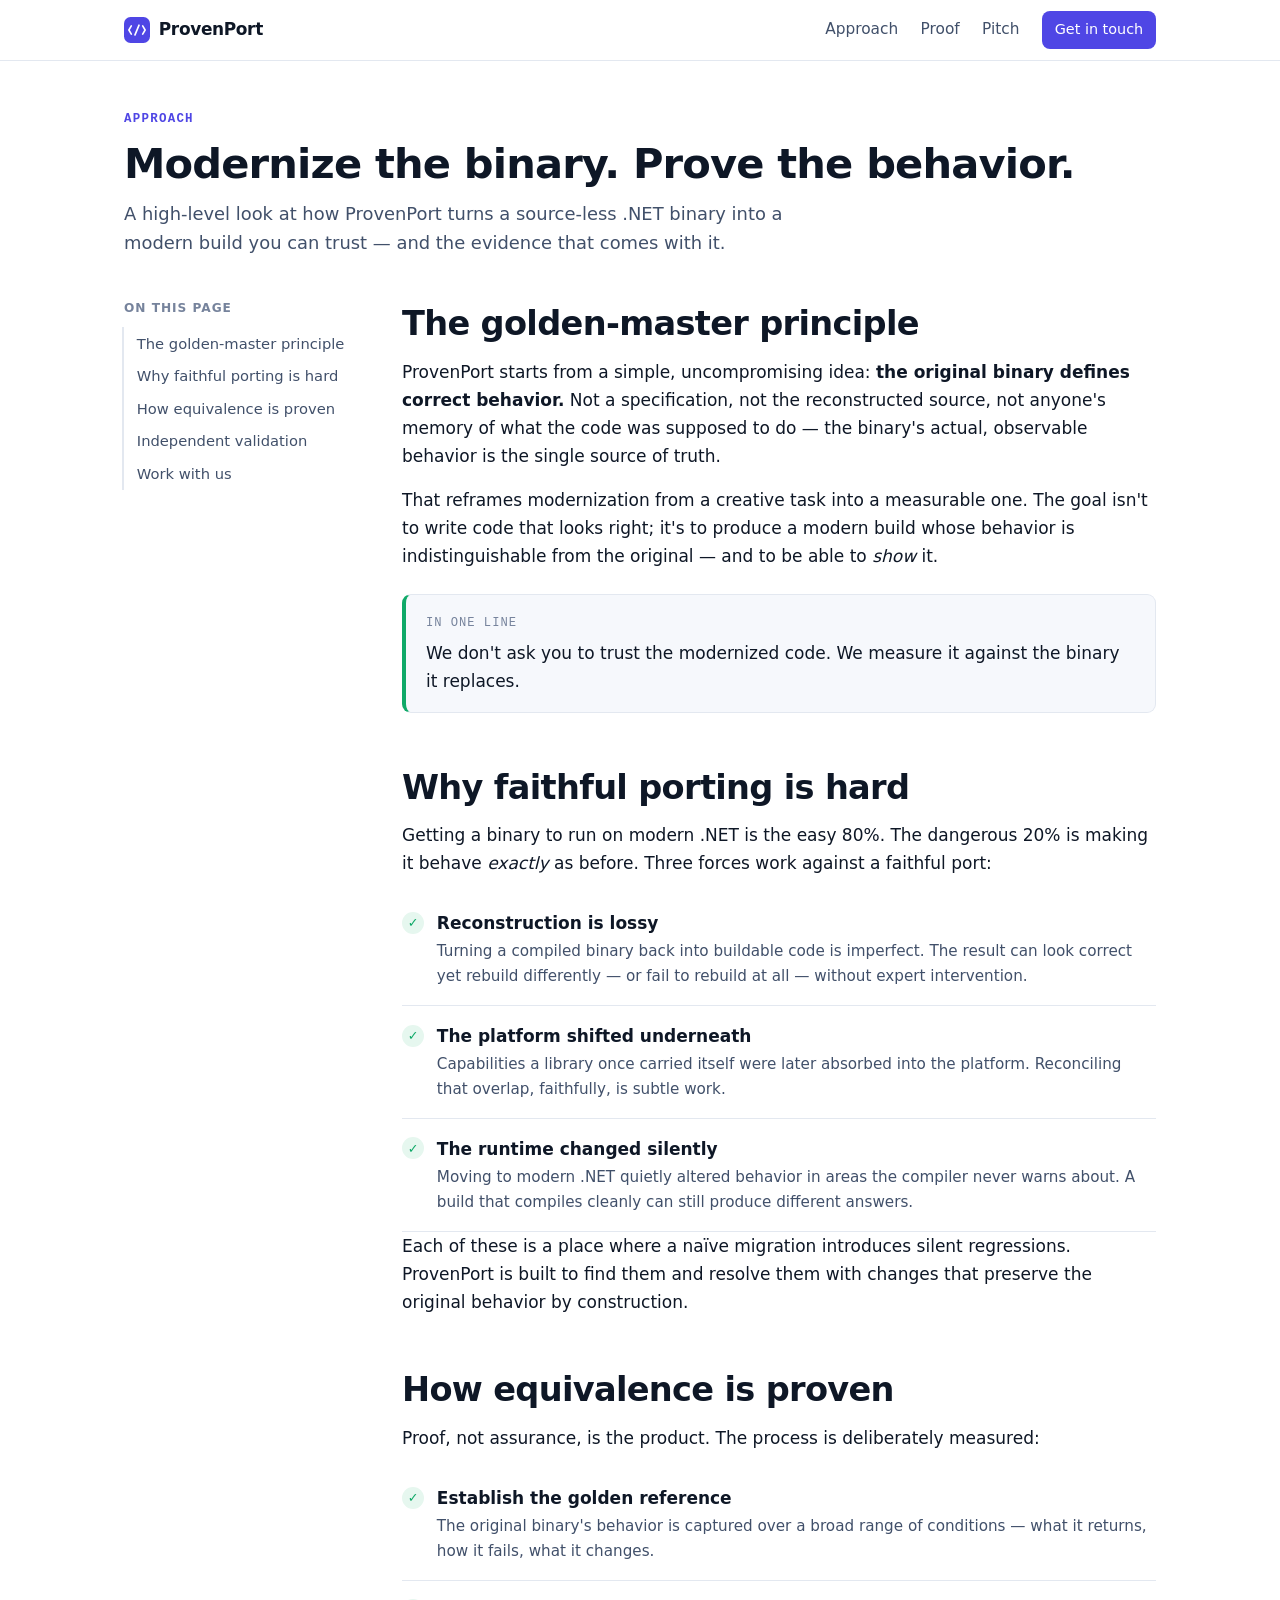
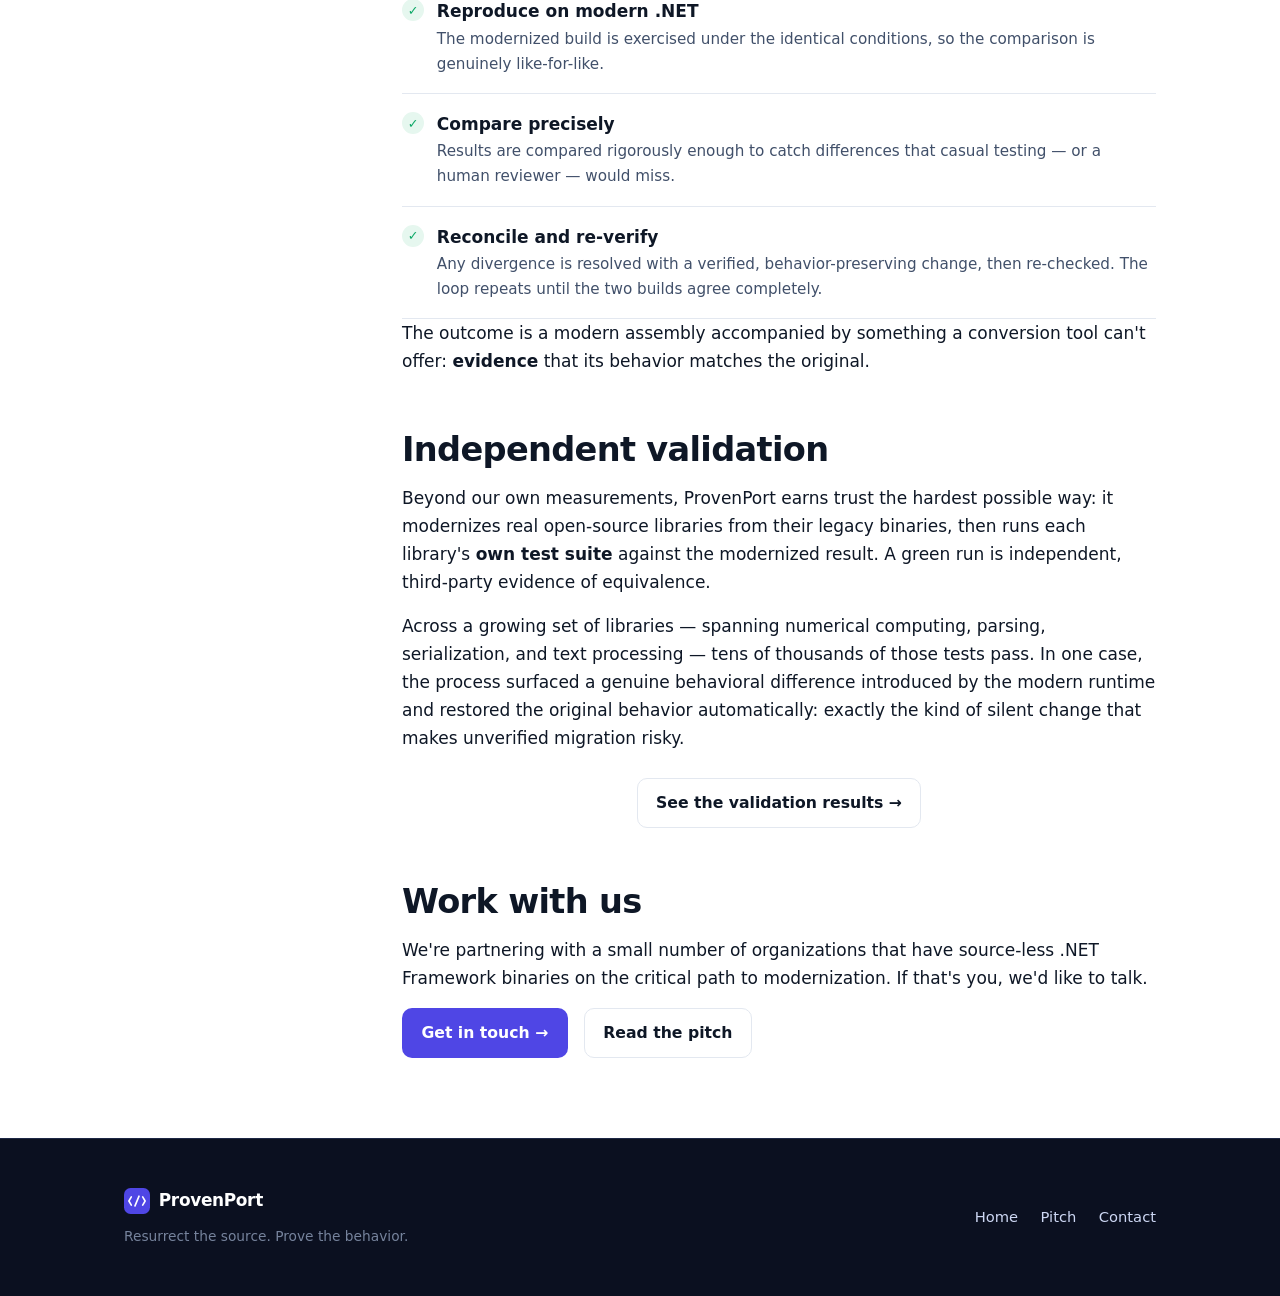
==== approach.html @ c206e3f3 "Initial ProvenPort website Static GitHub Pages site (landing, approach, pitch) served from the repos" ====
<!DOCTYPE html>
<html lang="en">
<head>
<meta charset="utf-8">
<meta name="viewport" content="width=device-width, initial-scale=1">
<title>Approach — ProvenPort</title>
<meta name="description" content="How ProvenPort modernizes source-less .NET binaries and proves the result behaves identically to the original — the golden-master principle, why faithful porting is hard, and how equivalence is proven.">
<link rel="stylesheet" href="assets/style.css">
<link rel="icon" href="data:image/svg+xml,<svg xmlns='http://www.w3.org/2000/svg' viewBox='0 0 32 32'><rect width='32' height='32' rx='8' fill='%234f46e5'/><path d='M9 11l-3 5 3 5M23 11l3 5-3 5M13.5 22l5-12' stroke='white' stroke-width='2' fill='none' stroke-linecap='round' stroke-linejoin='round'/></svg>">
</head>
<body>

<nav class="nav"><div class="wrap nav-in">
  <a class="brand" href="index.html">
    <svg class="mark" viewBox="0 0 32 32" aria-hidden="true"><rect width="32" height="32" rx="8" fill="#4f46e5"/><path d="M9 11l-3 5 3 5M23 11l3 5-3 5M13.5 22l5-12" stroke="white" stroke-width="2" fill="none" stroke-linecap="round" stroke-linejoin="round"/></svg>
    ProvenPort
  </a>
  <div class="nav-links">
    <a href="approach.html" class="hide-sm">Approach</a>
    <a href="index.html#proof" class="hide-sm">Proof</a>
    <a href="pitch.html">Pitch</a>
    <a class="btn-sm" href="mailto:hello@provenport.ai">Get in touch</a>
  </div>
</div></nav>

<div class="wrap" style="padding-top:3rem;padding-bottom:4rem">
  <p class="kicker">Approach</p>
  <h1 style="font-size:clamp(1.9rem,4.5vw,2.6rem);margin:.2rem 0 .6rem">Modernize the binary. Prove the&nbsp;behavior.</h1>
  <p class="section-lede">A high-level look at how ProvenPort turns a source-less .NET binary into a modern build you can trust — and the evidence that comes with it.</p>

  <div class="doc" style="margin-top:2.5rem">
    <aside class="toc">
      <b>On this page</b>
      <a href="#principle">The golden-master principle</a>
      <a href="#hard">Why faithful porting is hard</a>
      <a href="#prove">How equivalence is proven</a>
      <a href="#validation">Independent validation</a>
      <a href="#partner">Work with us</a>
    </aside>

    <div class="doc-body">

      <h2 id="principle">The golden-master principle</h2>
      <p>ProvenPort starts from a simple, uncompromising idea: <strong>the original binary defines correct behavior.</strong> Not a specification, not the reconstructed source, not anyone's memory of what the code was supposed to do — the binary's actual, observable behavior is the single source of truth.</p>
      <p>That reframes modernization from a creative task into a measurable one. The goal isn't to write code that looks right; it's to produce a modern build whose behavior is indistinguishable from the original — and to be able to <em>show</em> it.</p>
      <div class="callout proven">
        <div class="lbl">In one line</div>
        <p class="mb0">We don't ask you to trust the modernized code. We measure it against the binary it replaces.</p>
      </div>

      <h2 id="hard">Why faithful porting is hard</h2>
      <p>Getting a binary to run on modern .NET is the easy 80%. The dangerous 20% is making it behave <em>exactly</em> as before. Three forces work against a faithful port:</p>
      <div class="feat"><div class="tick">✓</div><div><b>Reconstruction is lossy</b><p>Turning a compiled binary back into buildable code is imperfect. The result can look correct yet rebuild differently — or fail to rebuild at all — without expert intervention.</p></div></div>
      <div class="feat"><div class="tick">✓</div><div><b>The platform shifted underneath</b><p>Capabilities a library once carried itself were later absorbed into the platform. Reconciling that overlap, faithfully, is subtle work.</p></div></div>
      <div class="feat"><div class="tick">✓</div><div><b>The runtime changed silently</b><p>Moving to modern .NET quietly altered behavior in areas the compiler never warns about. A build that compiles cleanly can still produce different answers.</p></div></div>
      <p>Each of these is a place where a naïve migration introduces silent regressions. ProvenPort is built to find them and resolve them with changes that preserve the original behavior by construction.</p>

      <h2 id="prove">How equivalence is proven</h2>
      <p>Proof, not assurance, is the product. The process is deliberately measured:</p>
      <div class="feat"><div class="tick">✓</div><div><b>Establish the golden reference</b><p>The original binary's behavior is captured over a broad range of conditions — what it returns, how it fails, what it changes.</p></div></div>
      <div class="feat"><div class="tick">✓</div><div><b>Reproduce on modern .NET</b><p>The modernized build is exercised under the identical conditions, so the comparison is genuinely like-for-like.</p></div></div>
      <div class="feat"><div class="tick">✓</div><div><b>Compare precisely</b><p>Results are compared rigorously enough to catch differences that casual testing — or a human reviewer — would miss.</p></div></div>
      <div class="feat"><div class="tick">✓</div><div><b>Reconcile and re-verify</b><p>Any divergence is resolved with a verified, behavior-preserving change, then re-checked. The loop repeats until the two builds agree completely.</p></div></div>
      <p>The outcome is a modern assembly accompanied by something a conversion tool can't offer: <strong>evidence</strong> that its behavior matches the original.</p>

      <h2 id="validation">Independent validation</h2>
      <p>Beyond our own measurements, ProvenPort earns trust the hardest possible way: it modernizes real open-source libraries from their legacy binaries, then runs each library's <strong>own test suite</strong> against the modernized result. A green run is independent, third-party evidence of equivalence.</p>
      <p>Across a growing set of libraries — spanning numerical computing, parsing, serialization, and text processing — tens of thousands of those tests pass. In one case, the process surfaced a genuine behavioral difference introduced by the modern runtime and restored the original behavior automatically: exactly the kind of silent change that makes unverified migration risky.</p>
      <p class="center" style="margin-top:1.6rem"><a class="btn secondary" href="index.html#proof">See the validation results →</a></p>

      <h2 id="partner">Work with us</h2>
      <p>We're partnering with a small number of organizations that have source-less .NET Framework binaries on the critical path to modernization. If that's you, we'd like to talk.</p>
      <p><a class="btn" href="mailto:hello@provenport.ai">Get in touch →</a> &nbsp; <a class="btn secondary" href="pitch.html">Read the pitch</a></p>

    </div>
  </div>
</div>

<footer><div class="wrap foot-in">
  <div>
    <a class="brand" href="index.html"><svg class="mark" viewBox="0 0 32 32" aria-hidden="true"><rect width="32" height="32" rx="8" fill="#4f46e5"/><path d="M9 11l-3 5 3 5M23 11l3 5-3 5M13.5 22l5-12" stroke="white" stroke-width="2" fill="none" stroke-linecap="round" stroke-linejoin="round"/></svg>ProvenPort</a>
    <p class="muted" style="margin:.6rem 0 0;font-size:.86rem">Resurrect the source. Prove the behavior.</p>
  </div>
  <div style="display:flex;gap:1.4rem">
    <a href="index.html">Home</a>
    <a href="pitch.html">Pitch</a>
    <a href="mailto:hello@provenport.ai">Contact</a>
  </div>
</div></footer>

</body>
</html>
---- assets/style.css ----
/* ProvenPort — static site design system. No external dependencies. */
:root {
  --ink: #0e1726;
  --ink-soft: #41506a;
  --ink-faint: #76839c;
  --line: #e3e8f0;
  --bg: #ffffff;
  --bg-tint: #f6f8fc;
  --bg-deep: #0b1020;
  --bg-deep-2: #131a33;
  --brand: #4f46e5;
  --brand-2: #7c6cf6;
  --proven: #0fa968;
  --proven-soft: #e6f7ef;
  --warn: #b9701b;
  --radius: 14px;
  --radius-sm: 9px;
  --maxw: 1080px;
  --mono: ui-monospace, "SFMono-Regular", "SF Mono", Menlo, Consolas, "Liberation Mono", monospace;
  --sans: system-ui, -apple-system, "Segoe UI", Roboto, Helvetica, Arial, sans-serif;
  --shadow: 0 1px 2px rgba(14,23,38,.06), 0 8px 24px rgba(14,23,38,.06);
}

* { box-sizing: border-box; }
html { scroll-behavior: smooth; -webkit-text-size-adjust: 100%; }
body {
  margin: 0; background: var(--bg); color: var(--ink);
  font-family: var(--sans); font-size: 17px; line-height: 1.65;
  -webkit-font-smoothing: antialiased; text-rendering: optimizeLegibility;
}
a { color: var(--brand); text-decoration: none; }
a:hover { text-decoration: underline; }
h1, h2, h3, h4 { line-height: 1.2; letter-spacing: -.02em; color: var(--ink); }
h2 { font-size: clamp(1.5rem, 3.2vw, 2.1rem); margin: 0 0 .4em; }
h3 { font-size: 1.22rem; margin: 2rem 0 .5em; }
p { margin: 0 0 1rem; }
code { font-family: var(--mono); font-size: .9em; background: var(--bg-tint); padding: .12em .4em; border-radius: 6px; border: 1px solid var(--line); }
pre { font-family: var(--mono); background: var(--bg-deep); color: #dce3f7; padding: 1.1rem 1.25rem; border-radius: var(--radius-sm); overflow-x: auto; font-size: .86rem; line-height: 1.6; }
pre code { background: none; border: none; padding: 0; color: inherit; }
hr { border: none; border-top: 1px solid var(--line); margin: 3rem 0; }
.wrap { max-width: var(--maxw); margin: 0 auto; padding: 0 24px; }
.narrow { max-width: 820px; }

/* Nav */
.nav {
  position: sticky; top: 0; z-index: 50; background: rgba(255,255,255,.86);
  backdrop-filter: saturate(180%) blur(10px); border-bottom: 1px solid var(--line);
}
.nav-in { display: flex; align-items: center; gap: 1.5rem; height: 60px; }
.brand { display: flex; align-items: center; gap: .55rem; font-weight: 700; letter-spacing: -.02em; color: var(--ink); font-size: 1.06rem; }
.brand:hover { text-decoration: none; }
.brand .mark { width: 26px; height: 26px; flex: none; }
.nav-links { margin-left: auto; display: flex; gap: 1.4rem; align-items: center; font-size: .96rem; }
.nav-links a { color: var(--ink-soft); font-weight: 500; }
.nav-links a:hover { color: var(--ink); text-decoration: none; }
.nav-links .btn-sm { color: #fff; }
@media (max-width: 720px) { .nav-links a.hide-sm { display: none; } }

/* Buttons */
.btn { display: inline-flex; align-items: center; gap: .5rem; background: var(--brand); color: #fff; font-weight: 600; font-size: .98rem; padding: .7rem 1.15rem; border-radius: 10px; border: 1px solid transparent; transition: transform .08s ease, box-shadow .2s; }
.btn:hover { text-decoration: none; transform: translateY(-1px); box-shadow: 0 6px 18px rgba(79,70,229,.32); }
.btn.secondary { background: transparent; color: var(--ink); border-color: var(--line); }
.btn.secondary:hover { box-shadow: var(--shadow); }
.btn-sm { padding: .42rem .8rem; font-size: .9rem; border-radius: 8px; background: var(--brand); color: #fff; font-weight: 600; }
.btn-ghost { background: rgba(255,255,255,.1); border: 1px solid rgba(255,255,255,.22); color: #fff; }
.btn-ghost:hover { background: rgba(255,255,255,.18); }

/* Hero */
.hero { background: radial-gradient(1200px 500px at 78% -10%, #243056 0%, transparent 60%), linear-gradient(180deg, var(--bg-deep) 0%, var(--bg-deep-2) 100%); color: #e8edfb; padding: 5.5rem 0 5rem; border-bottom: 1px solid #1d2745; }
.hero h1 { color: #fff; font-size: clamp(2.2rem, 5.4vw, 3.55rem); margin: 0 0 1rem; }
.hero .lede { font-size: clamp(1.05rem, 2.3vw, 1.32rem); color: #b9c4e4; max-width: 680px; margin: 0 0 1.8rem; }
.hero .cta { display: flex; gap: .8rem; flex-wrap: wrap; }
.eyebrow { display: inline-block; font-family: var(--mono); font-size: .8rem; letter-spacing: .08em; text-transform: uppercase; color: #8ea0d6; border: 1px solid #2b386180; background: #18203c80; padding: .3rem .7rem; border-radius: 100px; margin-bottom: 1.2rem; }
.hero .tag { color: var(--brand-2); }

/* Sections */
section { padding: 4.5rem 0; }
section.tint { background: var(--bg-tint); border-top: 1px solid var(--line); border-bottom: 1px solid var(--line); }
.kicker { font-family: var(--mono); font-size: .78rem; letter-spacing: .1em; text-transform: uppercase; color: var(--brand); margin: 0 0 .6rem; font-weight: 600; }
.section-lede { font-size: 1.12rem; color: var(--ink-soft); max-width: 720px; }

/* Cards / grids */
.grid { display: grid; gap: 1.1rem; }
.grid.cols-2 { grid-template-columns: repeat(2, 1fr); }
.grid.cols-3 { grid-template-columns: repeat(3, 1fr); }
.grid.cols-4 { grid-template-columns: repeat(4, 1fr); }
@media (max-width: 860px) { .grid.cols-3, .grid.cols-4 { grid-template-columns: repeat(2, 1fr); } }
@media (max-width: 600px) { .grid.cols-2, .grid.cols-3, .grid.cols-4 { grid-template-columns: 1fr; } }
.card { background: var(--bg); border: 1px solid var(--line); border-radius: var(--radius); padding: 1.4rem 1.4rem 1.5rem; box-shadow: var(--shadow); }
.card h3 { margin: .1rem 0 .5rem; font-size: 1.08rem; }
.card p { color: var(--ink-soft); font-size: .96rem; margin: 0; }
.card .ic { width: 34px; height: 34px; border-radius: 9px; display: grid; place-items: center; background: linear-gradient(180deg, #eef0fe, #e6e9fd); color: var(--brand); margin-bottom: .85rem; }

/* Stat figures */
.stats { display: grid; grid-template-columns: repeat(4, 1fr); gap: 1rem; }
@media (max-width: 720px) { .stats { grid-template-columns: repeat(2, 1fr); } }
.stat { text-align: center; padding: 1.3rem .6rem; border: 1px solid var(--line); border-radius: var(--radius); background: var(--bg); }
.stat .n { font-size: clamp(1.7rem, 4vw, 2.3rem); font-weight: 800; letter-spacing: -.03em; color: var(--ink); }
.stat .n .u { color: var(--brand); }
.stat .l { font-size: .82rem; color: var(--ink-faint); text-transform: uppercase; letter-spacing: .05em; margin-top: .2rem; }

/* Tables */
.table-wrap { overflow-x: auto; border: 1px solid var(--line); border-radius: var(--radius); box-shadow: var(--shadow); }
table { border-collapse: collapse; width: 100%; font-size: .94rem; background: var(--bg); }
th, td { text-align: left; padding: .7rem .95rem; border-bottom: 1px solid var(--line); }
th { background: var(--bg-tint); font-size: .8rem; text-transform: uppercase; letter-spacing: .04em; color: var(--ink-faint); font-weight: 600; }
tbody tr:last-child td { border-bottom: none; }
td.num { font-family: var(--mono); white-space: nowrap; }

/* Badges */
.badge { display: inline-block; font-size: .74rem; font-weight: 600; padding: .16rem .55rem; border-radius: 100px; letter-spacing: .02em; }
.badge.ok { background: var(--proven-soft); color: var(--proven); }
.badge.mid { background: #fff3e3; color: var(--warn); }
.badge.mit { background: #eef0fe; color: var(--brand); }

/* Pipeline steps */
.pipe { display: grid; grid-template-columns: repeat(4, 1fr); gap: .7rem; counter-reset: step; }
@media (max-width: 860px) { .pipe { grid-template-columns: repeat(2, 1fr); } }
@media (max-width: 460px) { .pipe { grid-template-columns: 1fr; } }
.pipe .step { position: relative; border: 1px solid var(--line); border-radius: var(--radius-sm); padding: 1rem 1rem 1.1rem; background: var(--bg); }
.pipe .step b { display: block; font-size: .98rem; margin-bottom: .2rem; }
.pipe .step span { font-size: .87rem; color: var(--ink-soft); }
.pipe .step::before { counter-increment: step; content: counter(step); position: absolute; top: -11px; left: 14px; width: 22px; height: 22px; background: var(--brand); color: #fff; border-radius: 50%; font-size: .76rem; font-weight: 700; display: grid; place-items: center; }

/* Feature list */
.feat { display: flex; gap: .8rem; padding: 1rem 0; border-bottom: 1px solid var(--line); }
.feat:last-child { border-bottom: none; }
.feat .tick { flex: none; width: 22px; height: 22px; border-radius: 50%; background: var(--proven-soft); color: var(--proven); display: grid; place-items: center; font-size: .8rem; margin-top: .15rem; }
.feat b { display: block; }
.feat p { margin: .1rem 0 0; color: var(--ink-soft); font-size: .95rem; }
.feat code { font-size: .82em; }

/* Callout */
.callout { border: 1px solid var(--line); border-left: 4px solid var(--brand); background: var(--bg-tint); border-radius: var(--radius-sm); padding: 1.1rem 1.25rem; margin: 1.5rem 0; }
.callout.proven { border-left-color: var(--proven); }
.callout .lbl { font-family: var(--mono); font-size: .76rem; letter-spacing: .08em; text-transform: uppercase; color: var(--ink-faint); margin-bottom: .35rem; }

/* Docs layout */
.doc { display: grid; grid-template-columns: 230px 1fr; gap: 3rem; align-items: start; }
@media (max-width: 900px) { .doc { grid-template-columns: 1fr; } .toc { display: none; } }
.toc { position: sticky; top: 76px; font-size: .92rem; }
.toc b { display: block; font-size: .76rem; text-transform: uppercase; letter-spacing: .08em; color: var(--ink-faint); margin: 0 0 .6rem; }
.toc a { display: block; color: var(--ink-soft); padding: .26rem 0; border-left: 2px solid var(--line); padding-left: .8rem; margin-left: -2px; }
.toc a:hover { color: var(--brand); border-left-color: var(--brand); text-decoration: none; }
.doc-body { min-width: 0; }
.doc-body h2 { margin-top: 3rem; padding-top: .4rem; scroll-margin-top: 76px; }
.doc-body h2:first-child { margin-top: 0; }
.doc-body ul, .doc-body ol { padding-left: 1.2rem; }
.doc-body li { margin: .35rem 0; }

/* Pitch */
.pitch-grid { display: grid; grid-template-columns: 1fr 1fr; gap: 1.1rem; }
@media (max-width: 760px) { .pitch-grid { grid-template-columns: 1fr; } }
.big-quote { font-size: clamp(1.3rem, 3.2vw, 1.8rem); font-weight: 600; letter-spacing: -.02em; line-height: 1.35; }

/* Footer */
footer { background: var(--bg-deep); color: #aab6d6; padding: 3rem 0; font-size: .92rem; border-top: 1px solid #1d2745; }
footer a { color: #cdd7f3; }
footer .foot-in { display: flex; flex-wrap: wrap; gap: 1.5rem; align-items: center; justify-content: space-between; }
footer .brand { color: #fff; }
.muted { color: var(--ink-faint); }
.mono { font-family: var(--mono); }
.center { text-align: center; }
.mt0 { margin-top: 0; } .mb0 { margin-bottom: 0; }
.lead-row { display: flex; gap: 1rem; flex-wrap: wrap; align-items: baseline; justify-content: space-between; }
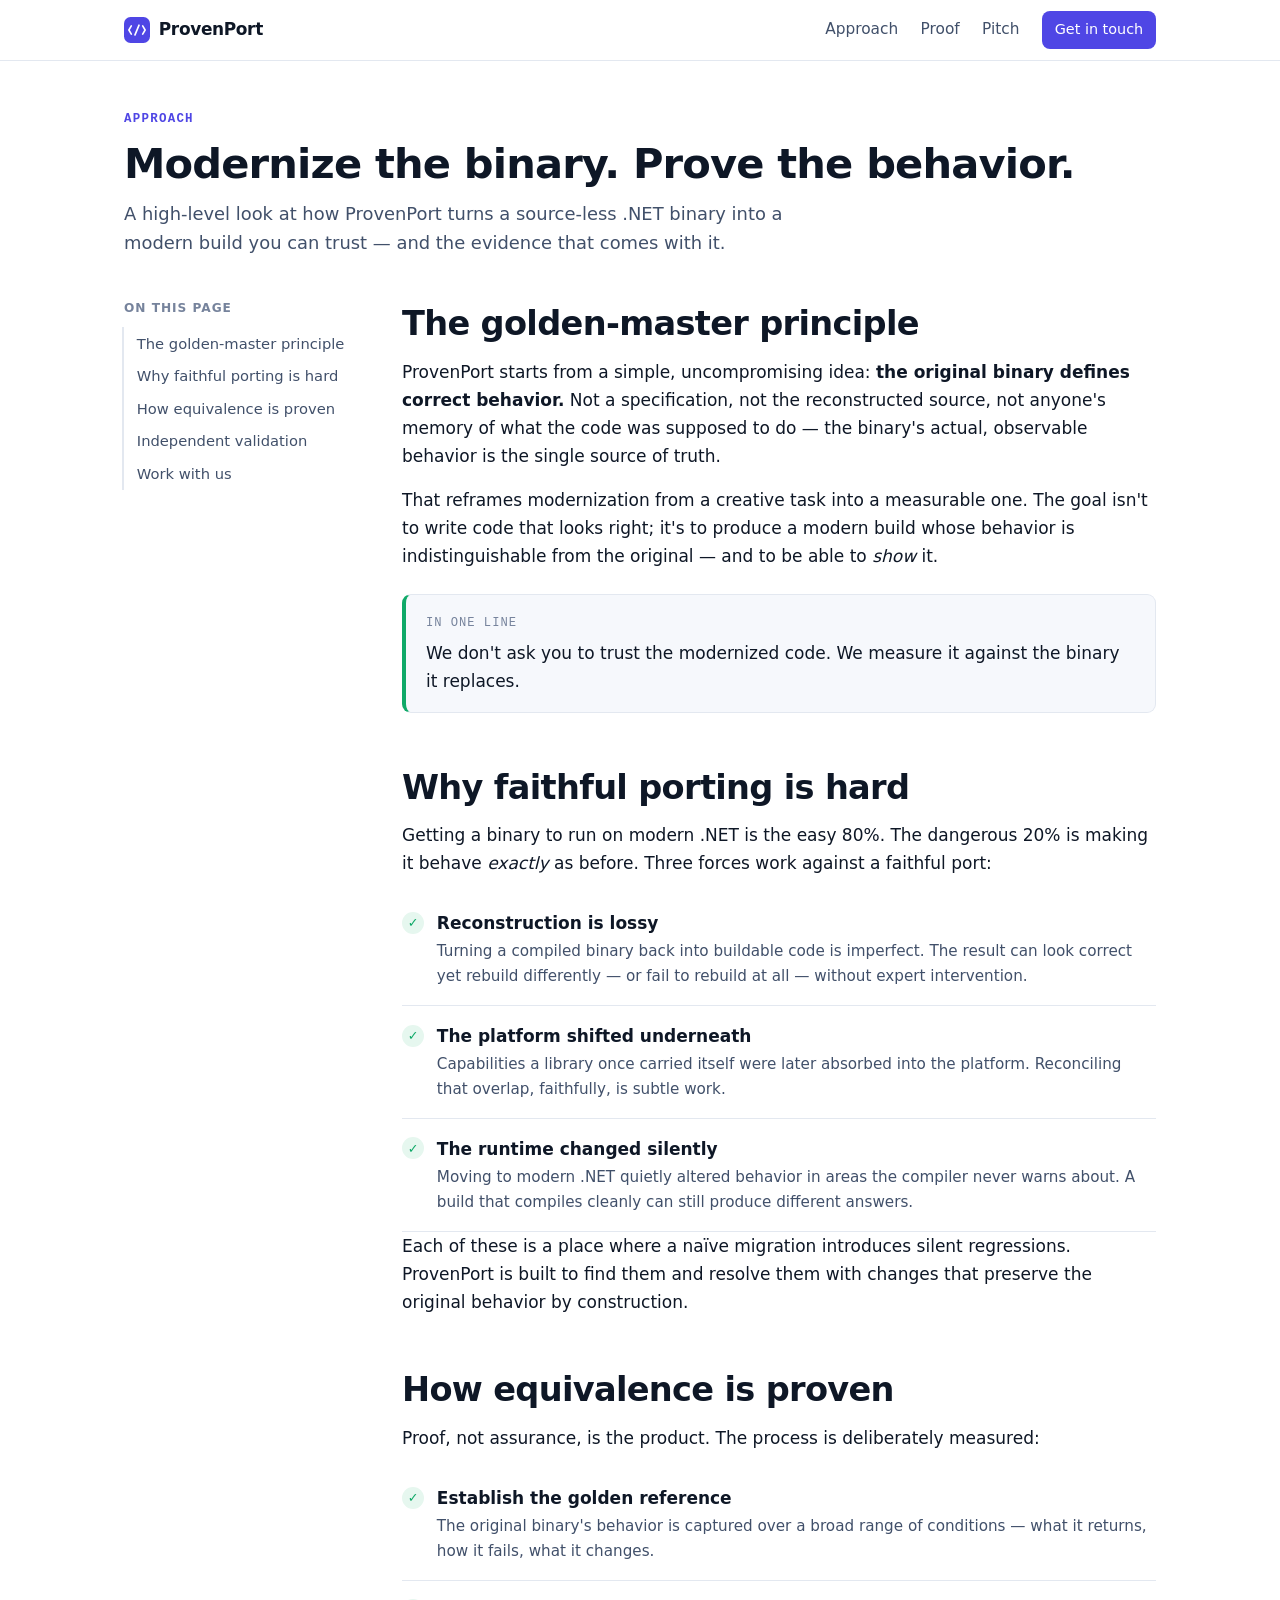
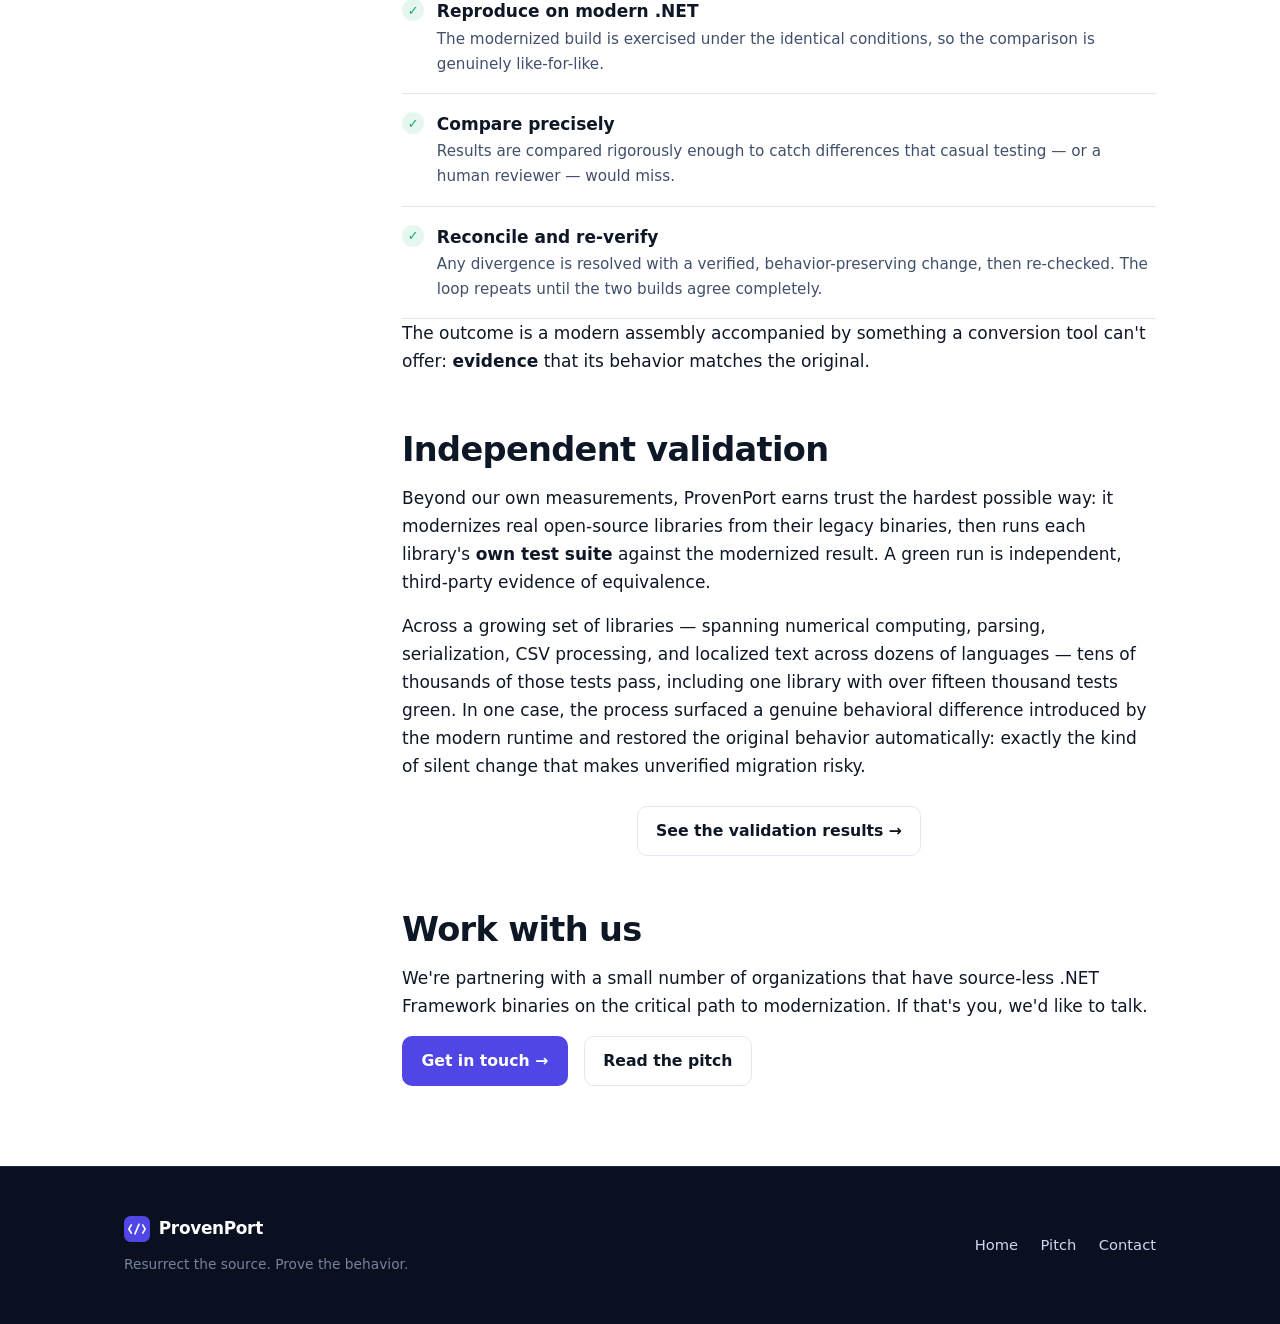
==== commit ab374a9c: "Update validation proof: 6 libraries, Humanizer 15,023/15,023, CsvHelper added Refresh the proof/tra" ====
--- a/approach.html
+++ b/approach.html
@@ -65,7 +65,7 @@
 
       <h2 id="validation">Independent validation</h2>
       <p>Beyond our own measurements, ProvenPort earns trust the hardest possible way: it modernizes real open-source libraries from their legacy binaries, then runs each library's <strong>own test suite</strong> against the modernized result. A green run is independent, third-party evidence of equivalence.</p>
-      <p>Across a growing set of libraries — spanning numerical computing, parsing, serialization, and text processing — tens of thousands of those tests pass. In one case, the process surfaced a genuine behavioral difference introduced by the modern runtime and restored the original behavior automatically: exactly the kind of silent change that makes unverified migration risky.</p>
+      <p>Across a growing set of libraries — spanning numerical computing, parsing, serialization, CSV processing, and localized text across dozens of languages — tens of thousands of those tests pass, including one library with over fifteen thousand tests green. In one case, the process surfaced a genuine behavioral difference introduced by the modern runtime and restored the original behavior automatically: exactly the kind of silent change that makes unverified migration risky.</p>
       <p class="center" style="margin-top:1.6rem"><a class="btn secondary" href="index.html#proof">See the validation results →</a></p>
 
       <h2 id="partner">Work with us</h2>
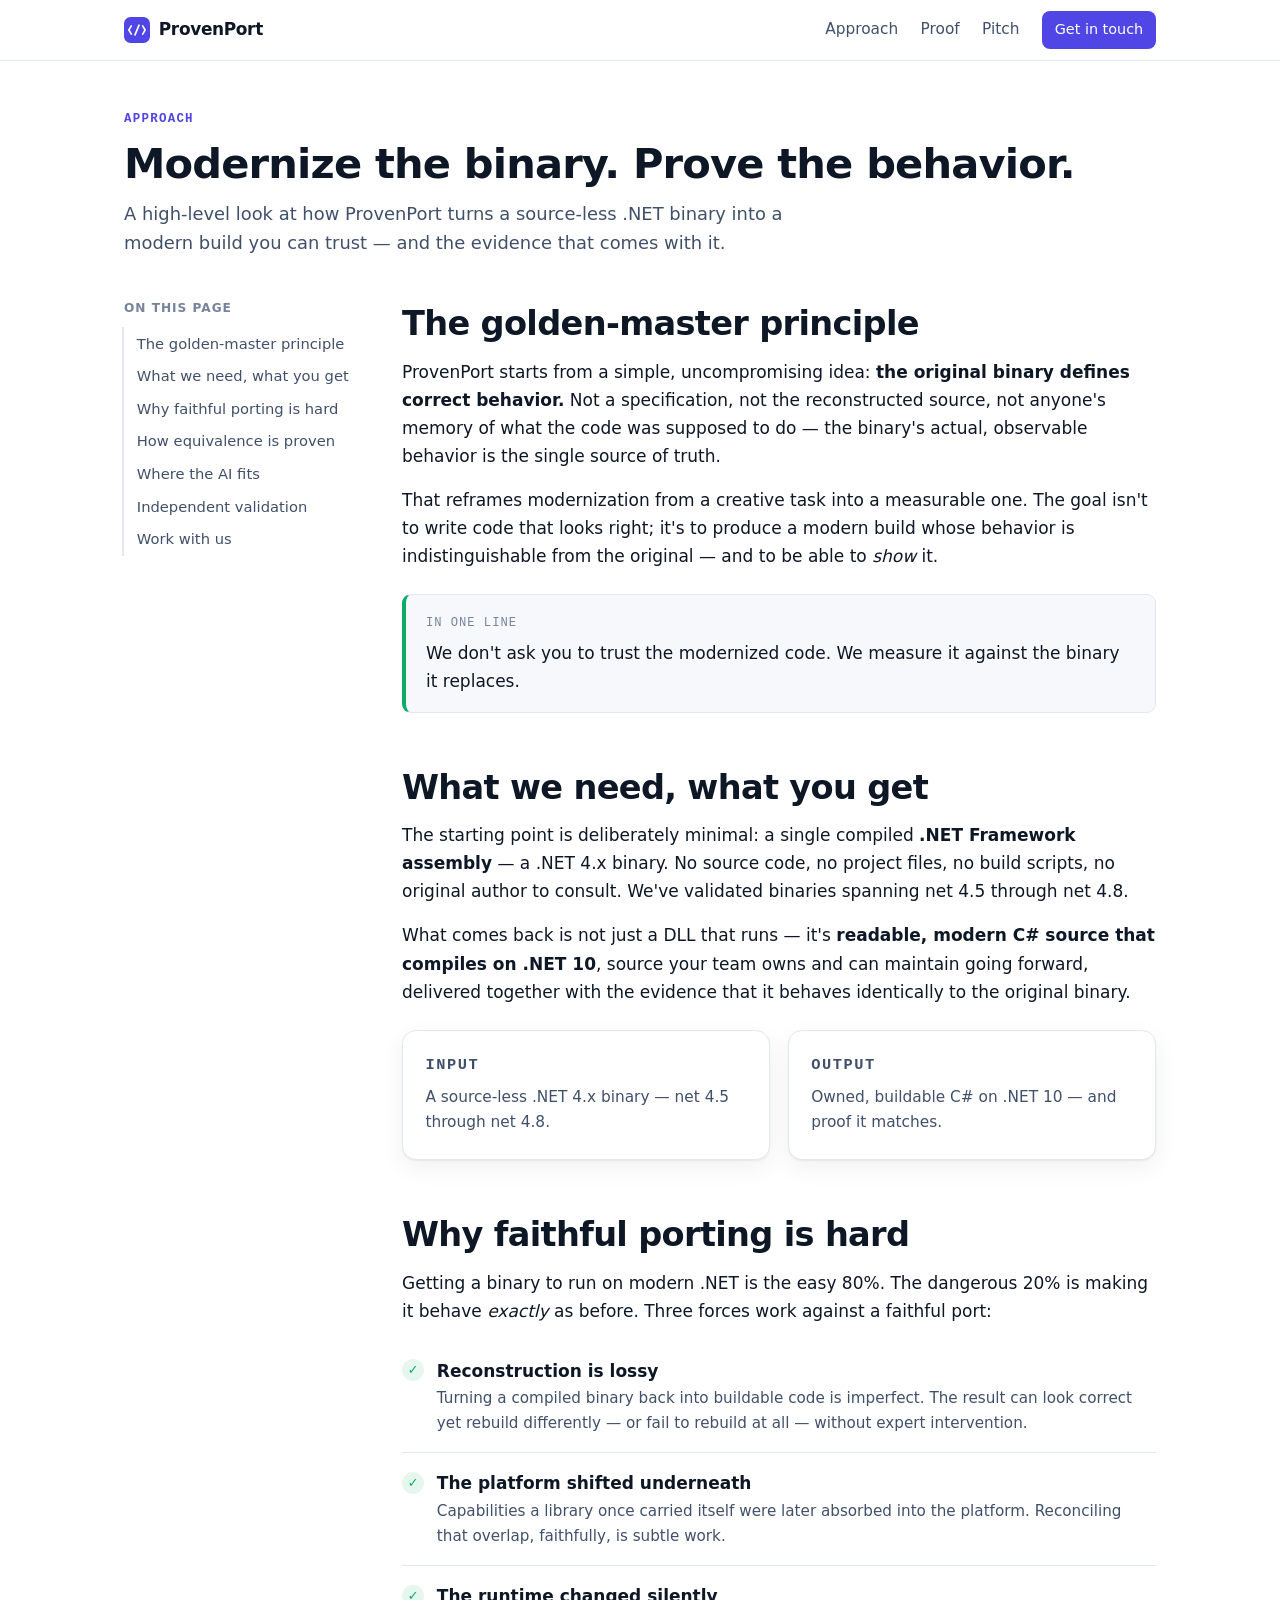
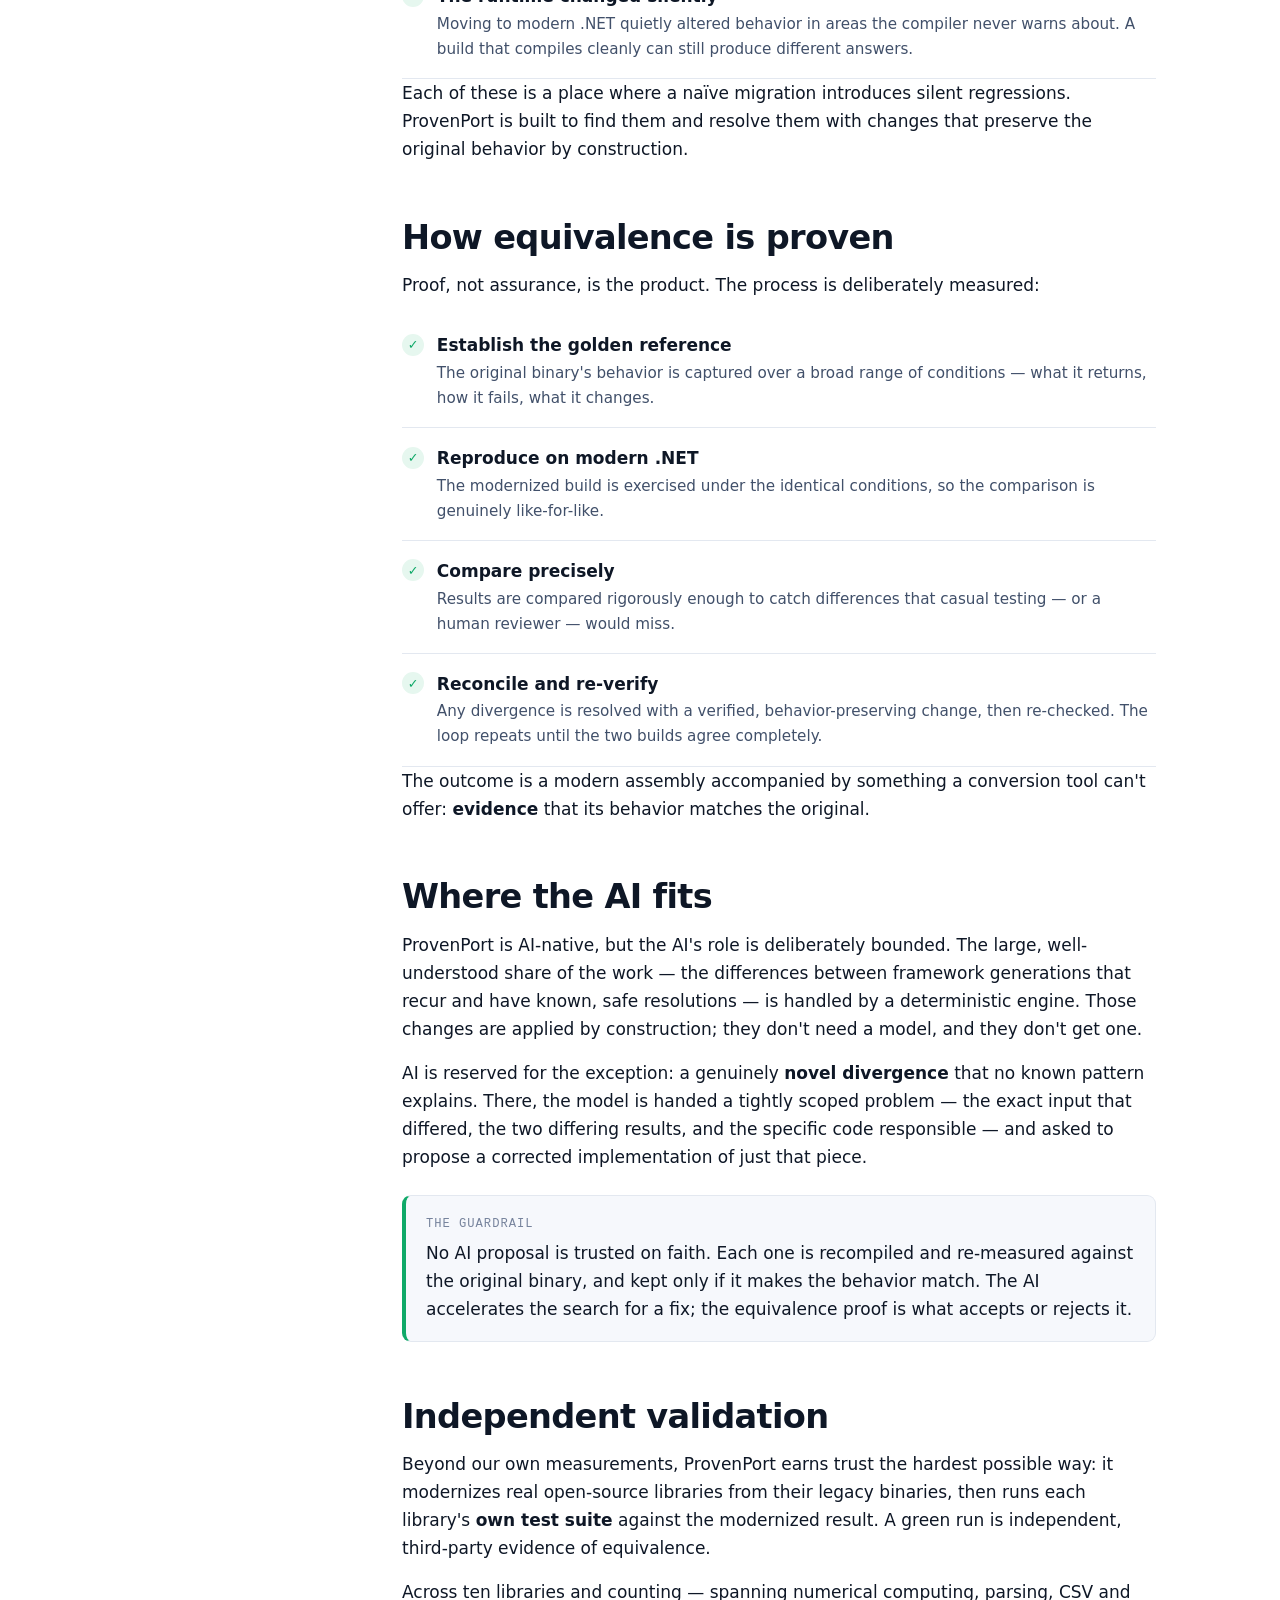
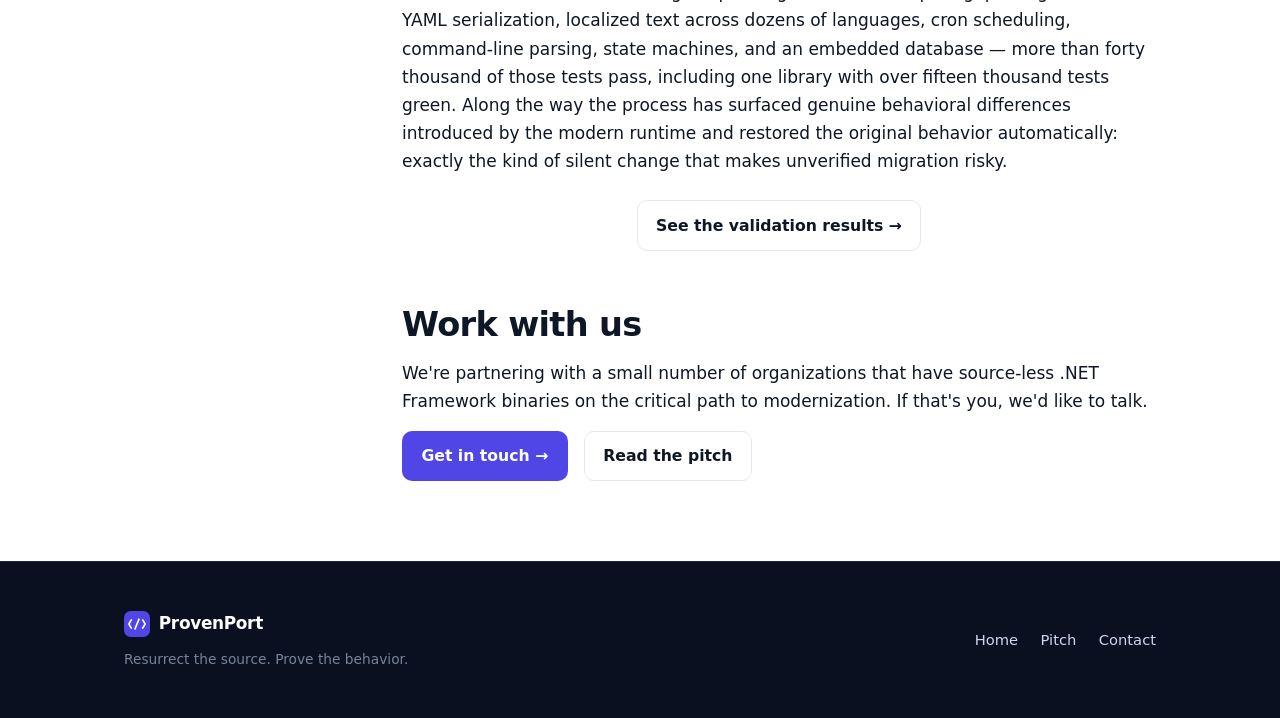
==== commit 25e6a059: "Docs: explain input vs output, the AI's role, framework column, more 'why it's hard' examples - New " ====
--- a/approach.html
+++ b/approach.html
@@ -32,8 +32,10 @@
     <aside class="toc">
       <b>On this page</b>
       <a href="#principle">The golden-master principle</a>
+      <a href="#io">What we need, what you get</a>
       <a href="#hard">Why faithful porting is hard</a>
       <a href="#prove">How equivalence is proven</a>
+      <a href="#ai">Where the AI fits</a>
       <a href="#validation">Independent validation</a>
       <a href="#partner">Work with us</a>
     </aside>
@@ -46,6 +48,14 @@
       <div class="callout proven">
         <div class="lbl">In one line</div>
         <p class="mb0">We don't ask you to trust the modernized code. We measure it against the binary it replaces.</p>
+      </div>
+
+      <h2 id="io">What we need, what you get</h2>
+      <p>The starting point is deliberately minimal: a single compiled <strong>.NET Framework assembly</strong> — a .NET&nbsp;4.x binary. No source code, no project files, no build scripts, no original author to consult. We've validated binaries spanning net&nbsp;4.5 through net&nbsp;4.8.</p>
+      <p>What comes back is not just a DLL that runs — it's <strong>readable, modern C# source that compiles on .NET&nbsp;10</strong>, source your team owns and can maintain going forward, delivered together with the evidence that it behaves identically to the original binary.</p>
+      <div class="grid cols-2" style="margin:1.5rem 0">
+        <div class="card"><p class="kicker" style="margin:0 0 .4rem">Input</p><p class="mb0">A source-less .NET&nbsp;4.x binary — net&nbsp;4.5 through net&nbsp;4.8.</p></div>
+        <div class="card"><p class="kicker" style="margin:0 0 .4rem">Output</p><p class="mb0">Owned, buildable C# on .NET&nbsp;10 — and proof it matches.</p></div>
       </div>
 
       <h2 id="hard">Why faithful porting is hard</h2>
@@ -63,9 +73,17 @@
       <div class="feat"><div class="tick">✓</div><div><b>Reconcile and re-verify</b><p>Any divergence is resolved with a verified, behavior-preserving change, then re-checked. The loop repeats until the two builds agree completely.</p></div></div>
       <p>The outcome is a modern assembly accompanied by something a conversion tool can't offer: <strong>evidence</strong> that its behavior matches the original.</p>
 
+      <h2 id="ai">Where the AI fits</h2>
+      <p>ProvenPort is AI-native, but the AI's role is deliberately bounded. The large, well-understood share of the work — the differences between framework generations that recur and have known, safe resolutions — is handled by a deterministic engine. Those changes are applied by construction; they don't need a model, and they don't get one.</p>
+      <p>AI is reserved for the exception: a genuinely <strong>novel divergence</strong> that no known pattern explains. There, the model is handed a tightly scoped problem — the exact input that differed, the two differing results, and the specific code responsible — and asked to propose a corrected implementation of just that piece.</p>
+      <div class="callout proven">
+        <div class="lbl">The guardrail</div>
+        <p class="mb0">No AI proposal is trusted on faith. Each one is recompiled and re-measured against the original binary, and kept only if it makes the behavior match. The AI accelerates the search for a fix; the equivalence proof is what accepts or rejects it.</p>
+      </div>
+
       <h2 id="validation">Independent validation</h2>
       <p>Beyond our own measurements, ProvenPort earns trust the hardest possible way: it modernizes real open-source libraries from their legacy binaries, then runs each library's <strong>own test suite</strong> against the modernized result. A green run is independent, third-party evidence of equivalence.</p>
-      <p>Across a growing set of libraries — spanning numerical computing, parsing, serialization, CSV processing, and localized text across dozens of languages — tens of thousands of those tests pass, including one library with over fifteen thousand tests green. In one case, the process surfaced a genuine behavioral difference introduced by the modern runtime and restored the original behavior automatically: exactly the kind of silent change that makes unverified migration risky.</p>
+      <p>Across ten libraries and counting — spanning numerical computing, parsing, CSV and YAML serialization, localized text across dozens of languages, cron scheduling, command-line parsing, state machines, and an embedded database — more than forty thousand of those tests pass, including one library with over fifteen thousand tests green. Along the way the process has surfaced genuine behavioral differences introduced by the modern runtime and restored the original behavior automatically: exactly the kind of silent change that makes unverified migration risky.</p>
       <p class="center" style="margin-top:1.6rem"><a class="btn secondary" href="index.html#proof">See the validation results →</a></p>
 
       <h2 id="partner">Work with us</h2>
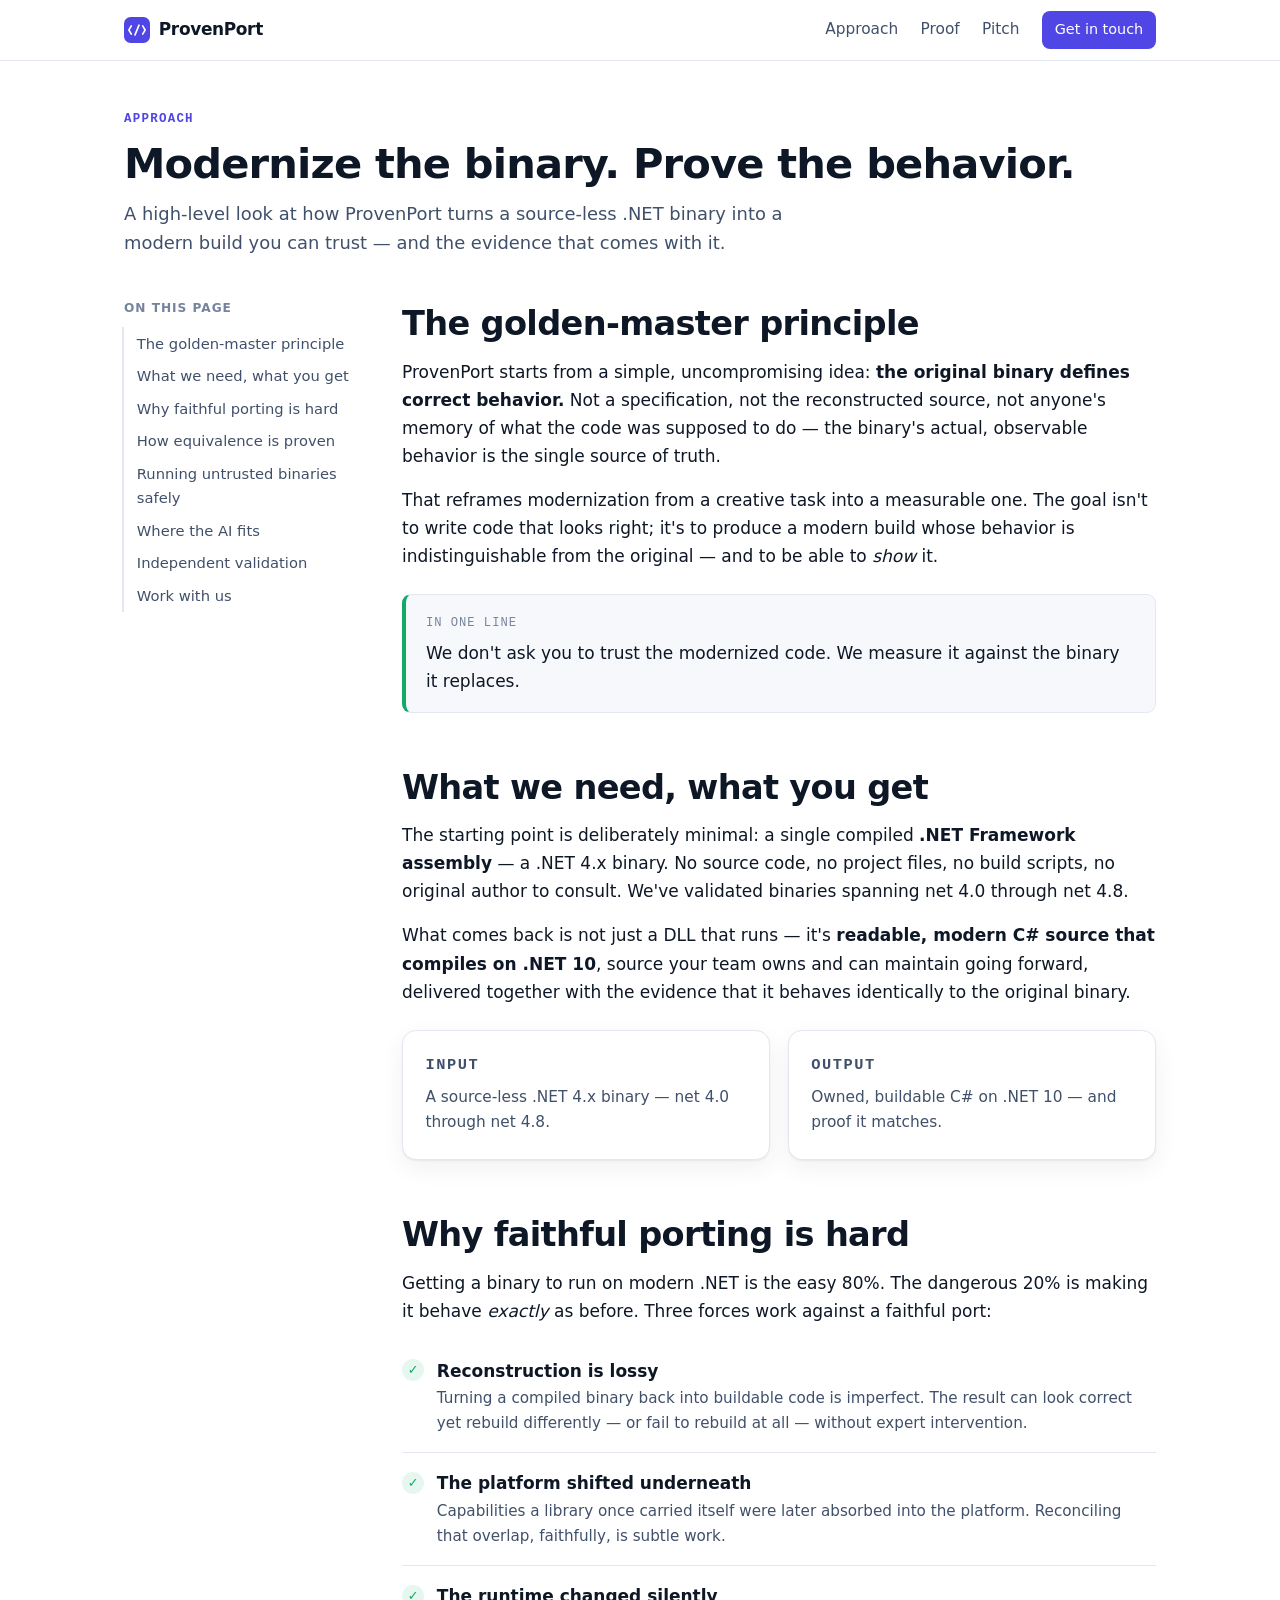
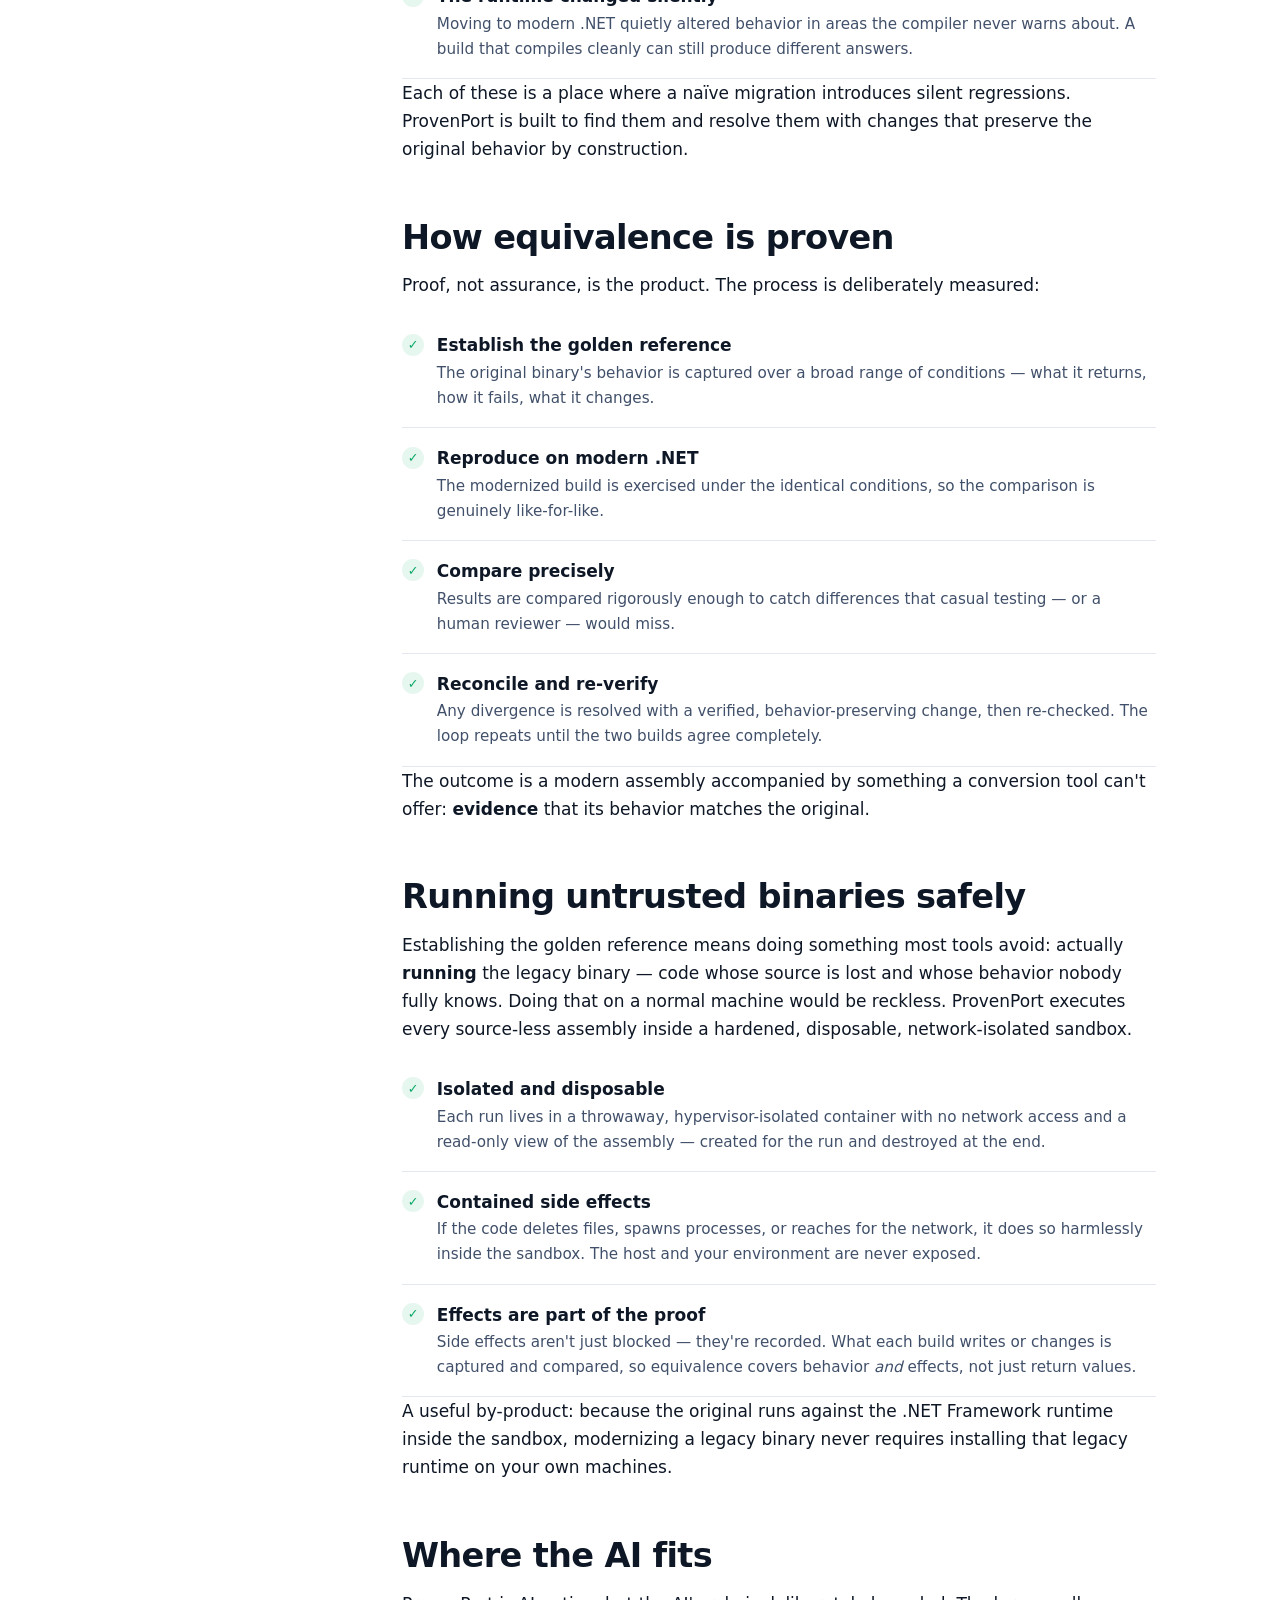
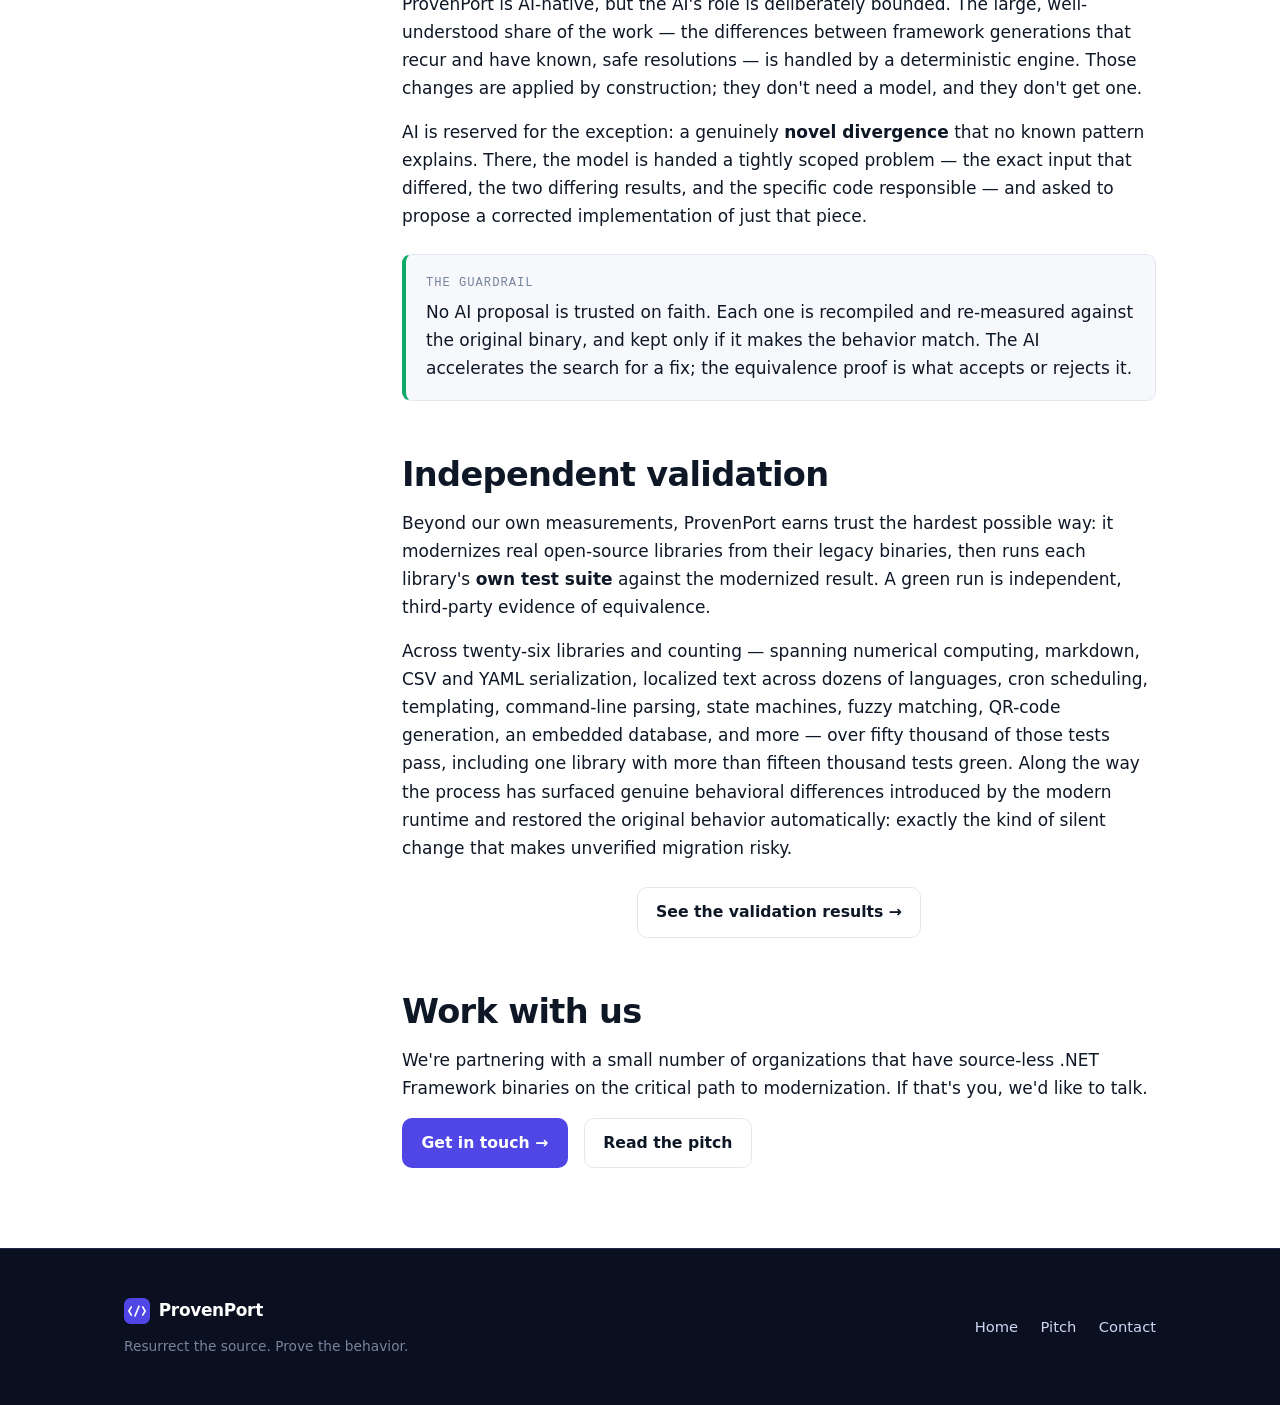
==== commit d83de1c0: "Update site: 26 validated libraries + container-isolation feature - Proof stats: 10 -> 26 libraries," ====
--- a/approach.html
+++ b/approach.html
@@ -35,6 +35,7 @@
       <a href="#io">What we need, what you get</a>
       <a href="#hard">Why faithful porting is hard</a>
       <a href="#prove">How equivalence is proven</a>
+      <a href="#safe">Running untrusted binaries safely</a>
       <a href="#ai">Where the AI fits</a>
       <a href="#validation">Independent validation</a>
       <a href="#partner">Work with us</a>
@@ -51,10 +52,10 @@
       </div>
 
       <h2 id="io">What we need, what you get</h2>
-      <p>The starting point is deliberately minimal: a single compiled <strong>.NET Framework assembly</strong> — a .NET&nbsp;4.x binary. No source code, no project files, no build scripts, no original author to consult. We've validated binaries spanning net&nbsp;4.5 through net&nbsp;4.8.</p>
+      <p>The starting point is deliberately minimal: a single compiled <strong>.NET Framework assembly</strong> — a .NET&nbsp;4.x binary. No source code, no project files, no build scripts, no original author to consult. We've validated binaries spanning net&nbsp;4.0 through net&nbsp;4.8.</p>
       <p>What comes back is not just a DLL that runs — it's <strong>readable, modern C# source that compiles on .NET&nbsp;10</strong>, source your team owns and can maintain going forward, delivered together with the evidence that it behaves identically to the original binary.</p>
       <div class="grid cols-2" style="margin:1.5rem 0">
-        <div class="card"><p class="kicker" style="margin:0 0 .4rem">Input</p><p class="mb0">A source-less .NET&nbsp;4.x binary — net&nbsp;4.5 through net&nbsp;4.8.</p></div>
+        <div class="card"><p class="kicker" style="margin:0 0 .4rem">Input</p><p class="mb0">A source-less .NET&nbsp;4.x binary — net&nbsp;4.0 through net&nbsp;4.8.</p></div>
         <div class="card"><p class="kicker" style="margin:0 0 .4rem">Output</p><p class="mb0">Owned, buildable C# on .NET&nbsp;10 — and proof it matches.</p></div>
       </div>
 
@@ -73,6 +74,13 @@
       <div class="feat"><div class="tick">✓</div><div><b>Reconcile and re-verify</b><p>Any divergence is resolved with a verified, behavior-preserving change, then re-checked. The loop repeats until the two builds agree completely.</p></div></div>
       <p>The outcome is a modern assembly accompanied by something a conversion tool can't offer: <strong>evidence</strong> that its behavior matches the original.</p>
 
+      <h2 id="safe">Running untrusted binaries safely</h2>
+      <p>Establishing the golden reference means doing something most tools avoid: actually <strong>running</strong> the legacy binary — code whose source is lost and whose behavior nobody fully knows. Doing that on a normal machine would be reckless. ProvenPort executes every source-less assembly inside a hardened, disposable, network-isolated sandbox.</p>
+      <div class="feat"><div class="tick">✓</div><div><b>Isolated and disposable</b><p>Each run lives in a throwaway, hypervisor-isolated container with no network access and a read-only view of the assembly — created for the run and destroyed at the end.</p></div></div>
+      <div class="feat"><div class="tick">✓</div><div><b>Contained side effects</b><p>If the code deletes files, spawns processes, or reaches for the network, it does so harmlessly inside the sandbox. The host and your environment are never exposed.</p></div></div>
+      <div class="feat"><div class="tick">✓</div><div><b>Effects are part of the proof</b><p>Side effects aren't just blocked — they're recorded. What each build writes or changes is captured and compared, so equivalence covers behavior <em>and</em> effects, not just return values.</p></div></div>
+      <p>A useful by-product: because the original runs against the .NET&nbsp;Framework runtime inside the sandbox, modernizing a legacy binary never requires installing that legacy runtime on your own machines.</p>
+
       <h2 id="ai">Where the AI fits</h2>
       <p>ProvenPort is AI-native, but the AI's role is deliberately bounded. The large, well-understood share of the work — the differences between framework generations that recur and have known, safe resolutions — is handled by a deterministic engine. Those changes are applied by construction; they don't need a model, and they don't get one.</p>
       <p>AI is reserved for the exception: a genuinely <strong>novel divergence</strong> that no known pattern explains. There, the model is handed a tightly scoped problem — the exact input that differed, the two differing results, and the specific code responsible — and asked to propose a corrected implementation of just that piece.</p>
@@ -83,7 +91,7 @@
 
       <h2 id="validation">Independent validation</h2>
       <p>Beyond our own measurements, ProvenPort earns trust the hardest possible way: it modernizes real open-source libraries from their legacy binaries, then runs each library's <strong>own test suite</strong> against the modernized result. A green run is independent, third-party evidence of equivalence.</p>
-      <p>Across ten libraries and counting — spanning numerical computing, parsing, CSV and YAML serialization, localized text across dozens of languages, cron scheduling, command-line parsing, state machines, and an embedded database — more than forty thousand of those tests pass, including one library with over fifteen thousand tests green. Along the way the process has surfaced genuine behavioral differences introduced by the modern runtime and restored the original behavior automatically: exactly the kind of silent change that makes unverified migration risky.</p>
+      <p>Across twenty-six libraries and counting — spanning numerical computing, markdown, CSV and YAML serialization, localized text across dozens of languages, cron scheduling, templating, command-line parsing, state machines, fuzzy matching, QR-code generation, an embedded database, and more — over fifty thousand of those tests pass, including one library with more than fifteen thousand tests green. Along the way the process has surfaced genuine behavioral differences introduced by the modern runtime and restored the original behavior automatically: exactly the kind of silent change that makes unverified migration risky.</p>
       <p class="center" style="margin-top:1.6rem"><a class="btn secondary" href="index.html#proof">See the validation results →</a></p>
 
       <h2 id="partner">Work with us</h2>
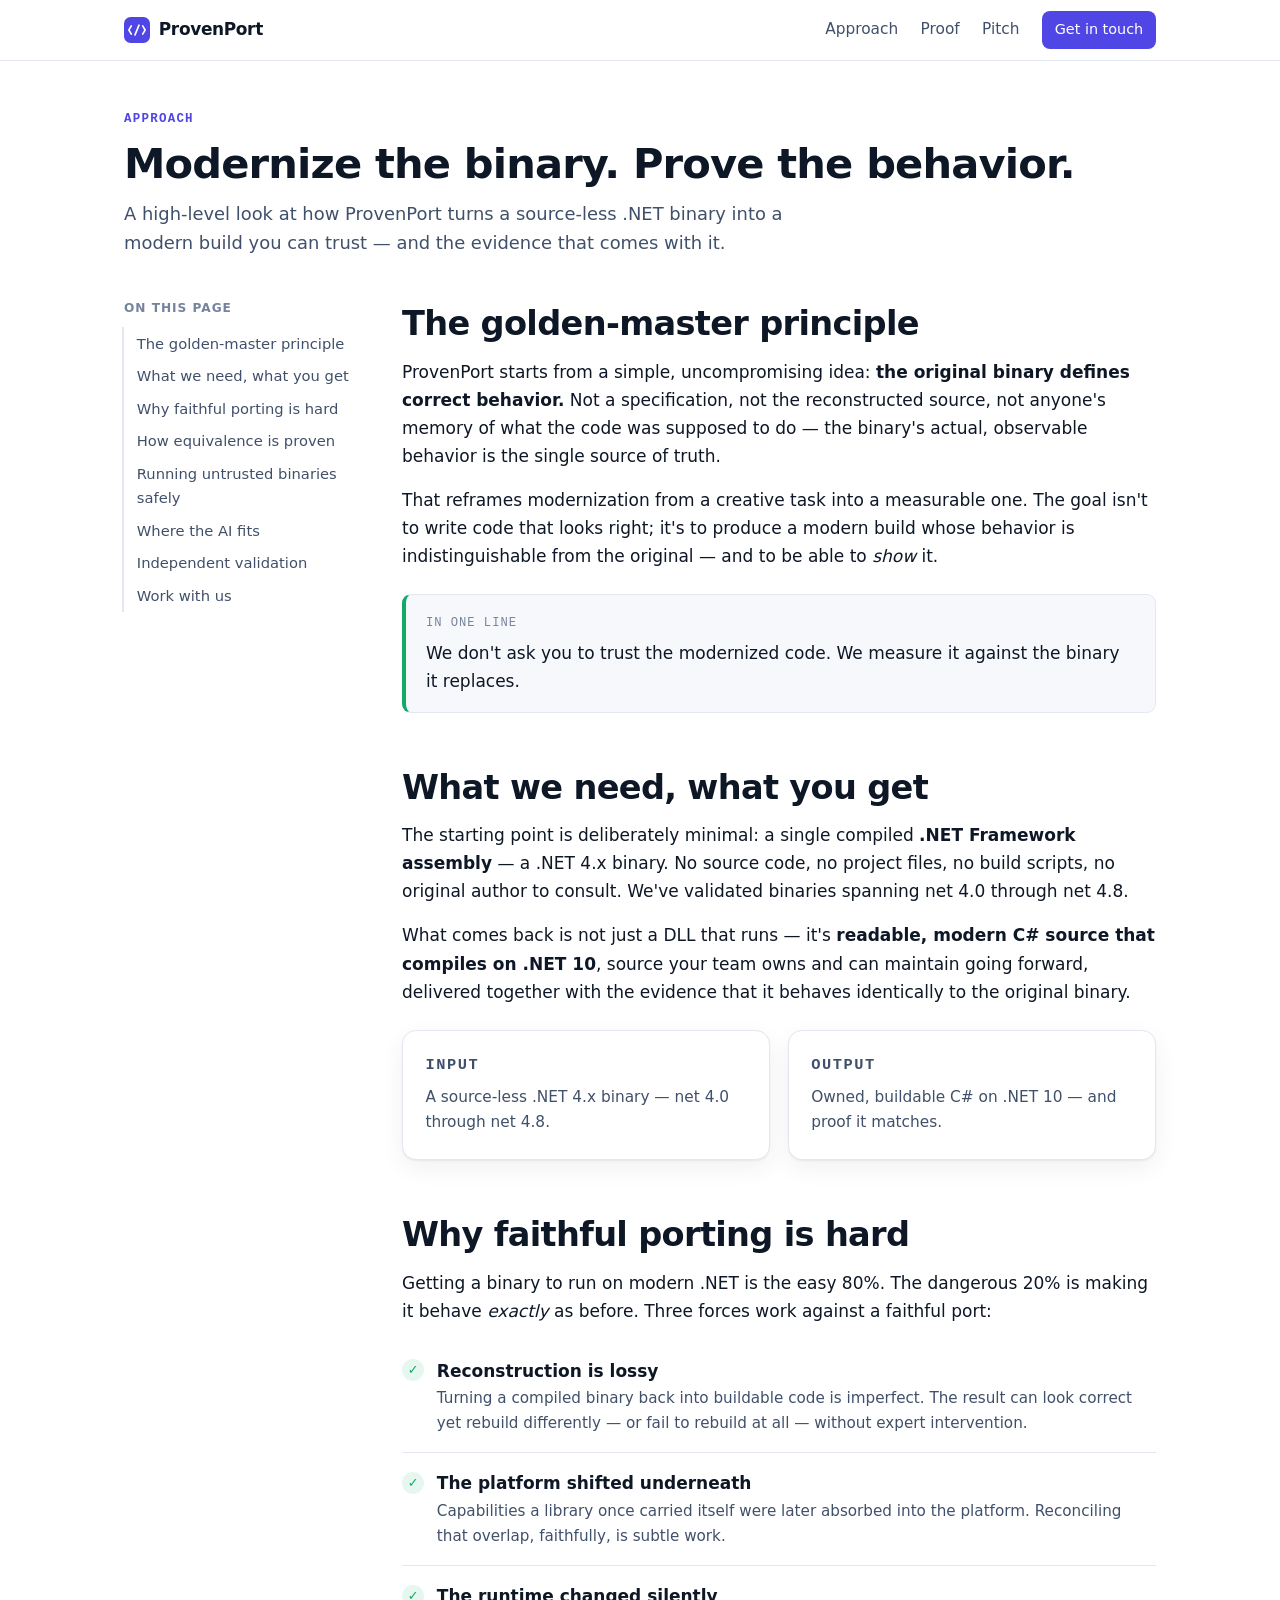
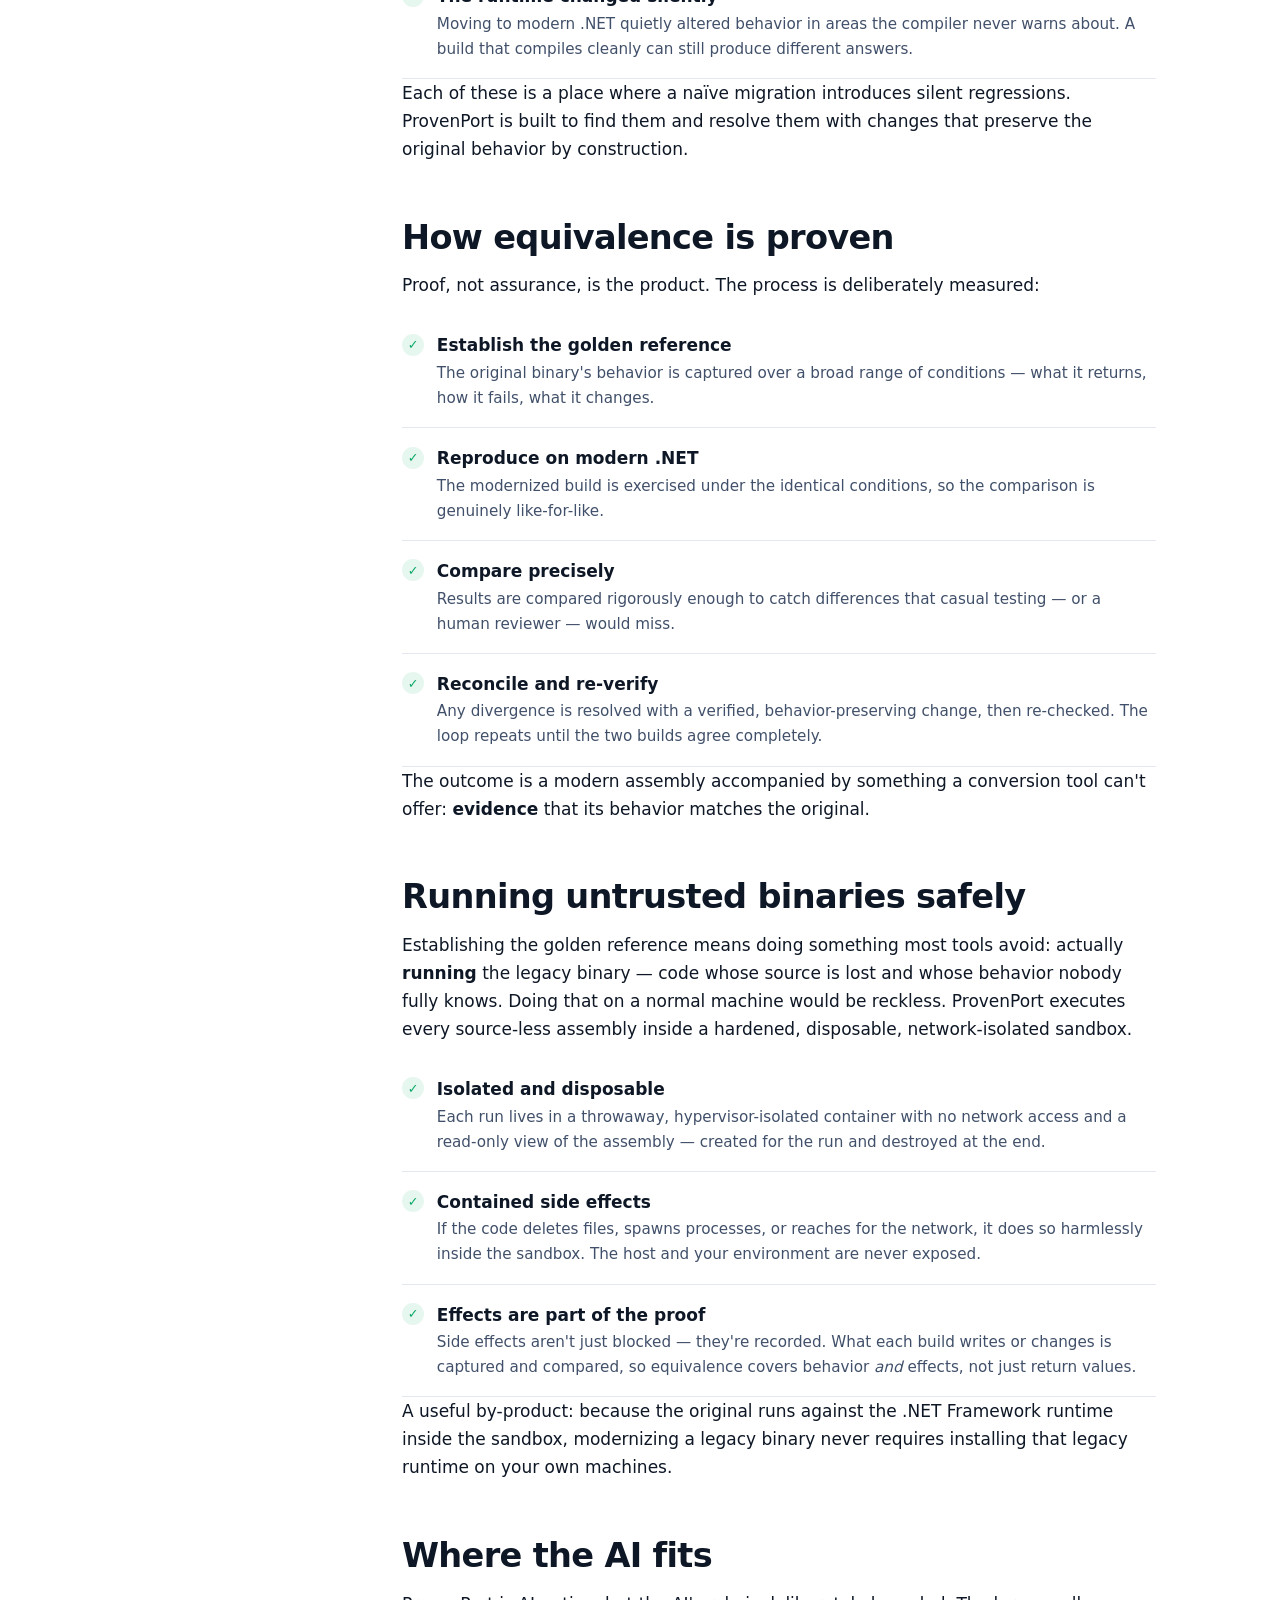
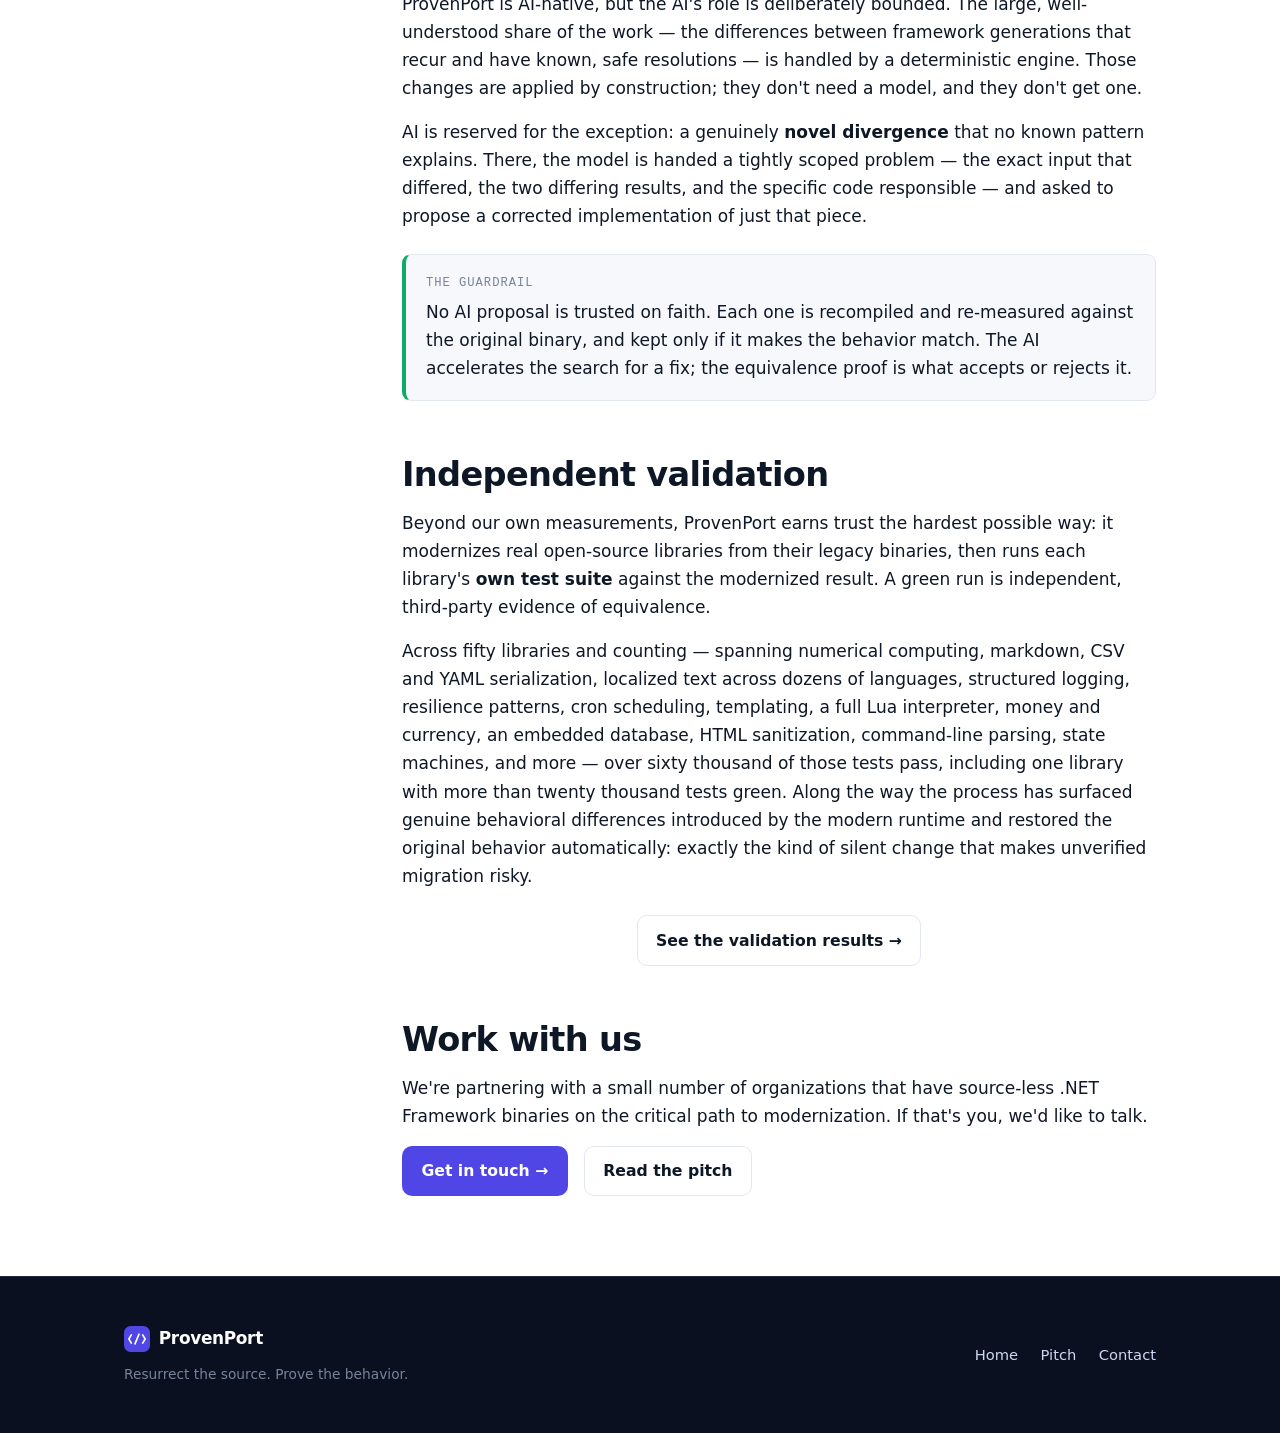
==== commit 5c3c945d: "Update site: 50 validated libraries, refreshed stats and proof table - Proof tables (home + pitch): " ====
--- a/approach.html
+++ b/approach.html
@@ -91,7 +91,7 @@
 
       <h2 id="validation">Independent validation</h2>
       <p>Beyond our own measurements, ProvenPort earns trust the hardest possible way: it modernizes real open-source libraries from their legacy binaries, then runs each library's <strong>own test suite</strong> against the modernized result. A green run is independent, third-party evidence of equivalence.</p>
-      <p>Across twenty-six libraries and counting — spanning numerical computing, markdown, CSV and YAML serialization, localized text across dozens of languages, cron scheduling, templating, command-line parsing, state machines, fuzzy matching, QR-code generation, an embedded database, and more — over fifty thousand of those tests pass, including one library with more than fifteen thousand tests green. Along the way the process has surfaced genuine behavioral differences introduced by the modern runtime and restored the original behavior automatically: exactly the kind of silent change that makes unverified migration risky.</p>
+      <p>Across fifty libraries and counting — spanning numerical computing, markdown, CSV and YAML serialization, localized text across dozens of languages, structured logging, resilience patterns, cron scheduling, templating, a full Lua interpreter, money and currency, an embedded database, HTML sanitization, command-line parsing, state machines, and more — over sixty thousand of those tests pass, including one library with more than twenty thousand tests green. Along the way the process has surfaced genuine behavioral differences introduced by the modern runtime and restored the original behavior automatically: exactly the kind of silent change that makes unverified migration risky.</p>
       <p class="center" style="margin-top:1.6rem"><a class="btn secondary" href="index.html#proof">See the validation results →</a></p>
 
       <h2 id="partner">Work with us</h2>
